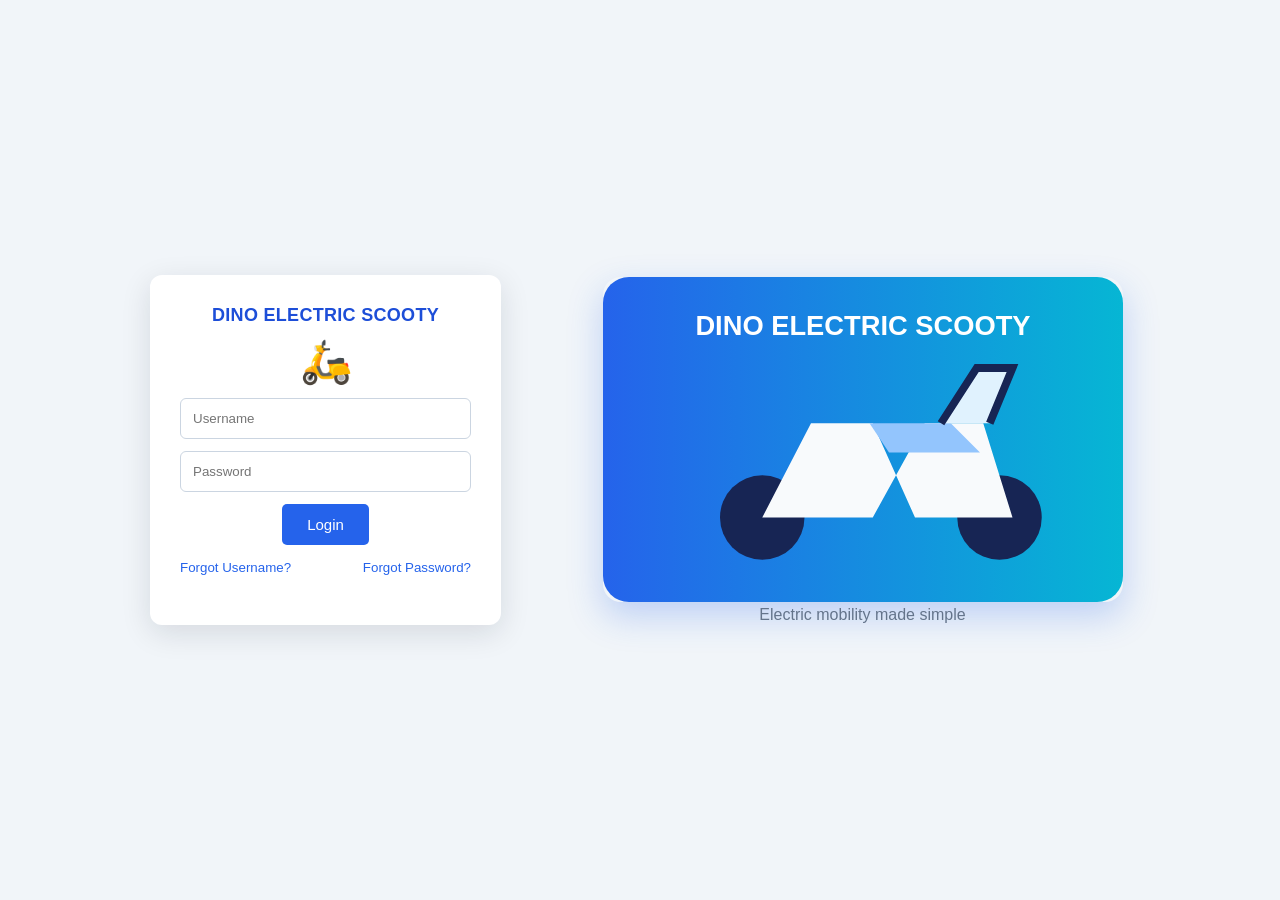
==== login.html @ 2758b553 "Fix saving issue and update customer form" ====
<!DOCTYPE html>
<html lang="en"><head><meta charset="UTF-8"><meta name="viewport" content="width=device-width, initial-scale=1.0"><title>Dino Scooty Login</title><link rel="stylesheet" href="css-style.css"></head>
<body class="login-body"><main class="login-page"><div class="login-layout">
<div class="login-card"><h1 class="card-brand-title">DINO ELECTRIC SCOOTY</h1><div class="login-logo">🛵</div><form id="login-form"><input id="login-username" type="text" placeholder="Username" required><input id="login-password" type="password" placeholder="Password" required><button type="submit" class="btn-primary">Login</button></form><div class="login-links"><button type="button" onclick="forgotUsername()">Forgot Username?</button><button type="button" onclick="forgotPassword()">Forgot Password?</button></div><p id="login-message" class="login-message"></p></div>
<div class="login-image-panel"><img src="assets/scooty.svg" class="login-scooty-outside" alt="Dino Electric Scooty"><p>Electric mobility made simple</p></div>
</div></main><script src="login.js"></script></body></html>
---- css-style.css ----
* { margin: 0; padding: 0; box-sizing: border-box; font-family: 'Segoe UI', Tahoma, Geneva, Verdana, sans-serif; }
body { background-color: #f4f6f9; color: #333; }
.app-container { display: flex; min-height: 100vh; }
.sidebar { width: 260px; background-color: #1e293b; color: #fff; padding: 20px 0; display: flex; flex-direction: column; }
.brand { padding: 0 20px 20px; border-bottom: 1px solid #334155; }
.brand h2 { color: #38bdf8; font-size: 22px; }
.nav-menu { list-style: none; margin-top: 15px; }
.nav-item { width: 100%; }
.nav-link { display: flex; align-items: center; padding: 12px 20px; color: #cbd5e1; text-decoration: none; font-size: 15px; transition: all 0.3s ease; }
.nav-link i { margin-right: 12px; width: 18px; }
.nav-link .arrow { margin-left: auto; transition: transform 0.3s; }
.nav-link:hover, .nav-link.active { background-color: #334155; color: #38bdf8; }
.has-submenu.open .arrow { transform: rotate(180deg); }
.submenu { list-style: none; background-color: #0f172a; display: none; }
.has-submenu.open .submenu { display: block; }
.submenu li a { display: block; padding: 10px 10px 10px 50px; color: #94a3b8; text-decoration: none; font-size: 14px; }
.submenu li a:hover { color: #fff; }
.main-content { flex: 1; padding: 30px; overflow-y: auto; }
.content-section h1 { margin-bottom: 20px; font-size: 24px; color: #0f172a; }
.hidden { display: none !important; }
.form-card { background: #fff; padding: 20px; border-radius: 8px; margin-bottom: 20px; box-shadow: 0 2px 5px rgba(0,0,0,0.05); }
.form-card h3 { margin-bottom: 15px; color: #2563eb; font-size: 18px; border-bottom: 2px solid #e2e8f0; padding-bottom: 8px; }
.form-grid { display: grid; grid-template-columns: repeat(auto-fit, minmax(240px, 1fr)); gap: 15px; }
.form-group { display: flex; flex-direction: column; }
.form-group label { font-size: 13px; font-weight: 600; margin-bottom: 5px; color: #475569; }
.form-group input, .form-group select { padding: 10px; border: 1px solid #cbd5e1; border-radius: 5px; font-size: 14px; outline: none; }
.form-group input:focus, .form-group select:focus { border-color: #2563eb; }
.preview-box { margin-top: 8px; }
.hidden-preview { display: none; }
#photoPreview { width: 70px; height: 70px; border-radius: 6px; object-fit: cover; border: 1px solid #cbd5e1; }
.select-with-btn { display: flex; gap: 8px; }
.select-with-btn select { flex: 1; }
.btn-small { background-color: #2563eb; color: white; border: none; padding: 0 12px; border-radius: 5px; cursor: pointer; font-weight: bold; display: flex; align-items: center; justify-content: center; width: 32px; }
.form-actions { display: flex; gap: 15px; margin-top: 20px; }
.btn-primary { background-color: #2563eb; color: #fff; padding: 12px 25px; border: none; border-radius: 5px; cursor: pointer; font-size: 15px; }
.btn-secondary { background-color: #64748b; color: #fff; padding: 12px 25px; border: none; border-radius: 5px; cursor: pointer; font-size: 15px; }
.dashboard-cards { display: grid; grid-template-columns: repeat(auto-fill, minmax(240px, 1fr)); gap: 20px; }
.stat-card { background: #fff; border-radius: 12px; padding: 20px 25px; display: flex; align-items: center; position: relative; overflow: hidden; box-shadow: 0 4px 15px rgba(0,0,0,0.03); border: 1px solid #f1f5f9; transition: all 0.3s; cursor: pointer; }
.stat-card:hover { transform: translateY(-5px); box-shadow: 0 12px 20px -5px rgba(0,0,0,0.1); }
.stat-card.border-blue { border-top: 4px solid #2563eb; }
.stat-card.border-yellow { border-top: 4px solid #f59e0b; }
.stat-card.border-green { border-top: 4px solid #10b981; }
.stat-card.border-red { border-top: 4px solid #ef4444; }
.stat-card.border-purple { border-top: 4px solid #8b5cf6; }
.stat-card.border-teal { border-top: 4px solid #14b8a6; }
.stat-icon { width: 50px; height: 50px; border-radius: 12px; display: flex; align-items: center; justify-content: center; font-size: 22px; margin-right: 20px; z-index: 2; }
.bg-blue-light { background-color: #eff6ff; } .text-blue { color: #2563eb; }
.bg-yellow-light { background-color: #fef3c7; } .text-yellow { color: #f59e0b; }
.bg-green-light { background-color: #ecfdf5; } .text-green { color: #10b981; }
.bg-red-light { background-color: #fef2f2; } .text-red { color: #ef4444; }
.bg-purple-light { background-color: #f5f3ff; } .text-purple { color: #8b5cf6; }
.bg-teal-light { background-color: #f0fdfa; } .text-teal { color: #14b8a6; }
.stat-info { z-index: 2; }
.stat-title { font-size: 13px; color: #64748b; font-weight: 600; display: block; margin-bottom: 4px; }
.stat-value { font-size: 26px; font-weight: 700; color: #0f172a; margin: 0; }
.stat-bg-circle { position: absolute; right: -25px; bottom: -25px; width: 100px; height: 100px; border-radius: 50%; opacity: 0.5; z-index: 1; }
.table-responsive { background: white; padding: 20px; border-radius: 8px; overflow-x: auto; box-shadow: 0 2px 5px rgba(0,0,0,0.05); }
table { width: 100%; border-collapse: collapse; }
th, td { padding: 12px; text-align: left; border-bottom: 1px solid #e2e8f0; font-size: 14px; }
th { background-color: #f8fafc; color: #475569; }
.badge { background-color: #e0f2fe; color: #0369a1; padding: 4px 8px; border-radius: 4px; font-size: 12px; font-weight: 600; }
.action-btns { display: flex; gap: 5px; align-items: center; }
.btn-edit { background-color: #eab308; color: #fff; border: none; padding: 6px 10px; border-radius: 4px; cursor: pointer; }
.btn-delete { background-color: #ef4444; color: #fff; border: none; padding: 6px 10px; border-radius: 4px; cursor: pointer; }
.btn-danger { background-color: #ef4444; color: #fff; padding: 12px 25px; border: none; border-radius: 5px; cursor: pointer; font-size: 15px; }
.btn-print { background-color: #10b981; color: white; border: none; padding: 12px 25px; border-radius: 5px; cursor: pointer; font-size: 15px; font-weight: bold; }
.text-center { text-align: center; }
.modal-overlay { position: fixed; top: 0; left: 0; width: 100%; height: 100%; background: rgba(15, 23, 42, 0.6); display: flex; align-items: center; justify-content: center; z-index: 1000; }
.modal-content { background: #fff; width: 90%; max-width: 420px; border-radius: 10px; box-shadow: 0 10px 25px rgba(0,0,0,0.2); }
.modal-header { background: #1e293b; color: #fff; padding: 15px 20px; display: flex; justify-content: space-between; align-items: center; }
.close-modal { font-size: 22px; cursor: pointer; color: #cbd5e1; }
.modal-body { padding: 20px; }
.modal-footer { padding: 12px 20px; background: #f8fafc; display: flex; justify-content: flex-end; border-top: 1px solid #e2e8f0; }

/* Invoice Print Styles */
@media print {
  body * { visibility: hidden; }
  #printable-invoice-area, #printable-invoice-area * { visibility: visible; }
  #printable-invoice-area { position: absolute; left: 0; top: 0; width: 100%; display: block !important; }
}
.invoice-box { width: 100%; max-width: 800px; margin: auto; padding: 30px; border: 1px solid #eee; font-size: 14px; line-height: 24px; font-family: 'Helvetica Neue', 'Helvetica', Helvetica, Arial, sans-serif; background: #fff; }
.inv-header { text-align: center; border-bottom: 2px solid #333; padding-bottom: 10px; margin-bottom: 15px; }
.inv-header h3 { margin: 0; color: #0f172a; font-size: 20px; }
.inv-header p { font-size: 11px; color: #555; margin: 2px 0; }
.inv-meta { display: flex; justify-content: space-between; margin-bottom: 15px; font-weight: bold; }
.inv-customer { margin-bottom: 20px; background: #f8fafc; padding: 10px; border-radius: 5px; }
.inv-customer p { margin: 2px 0; }
.inv-table { width: 100%; border-collapse: collapse; margin-bottom: 20px; }
.inv-table th, .inv-table td { border-bottom: 1px solid #ddd; padding: 8px; text-align: left; font-size: 13px; }
.inv-table th { background-color: #f1f5f9; }
.inv-footer-section { display: flex; justify-content: space-between; margin-top: 20px; }
.inv-bank { font-size: 12px; }
.inv-totals { font-size: 16px; text-align: right; align-self: flex-end; }
.inv-sign { text-align: right; margin-top: 40px; font-size: 12px; font-weight: bold; }
/* Keep Chart.js canvases inside a stable responsive box. */
.chart-card { min-height: 360px; }
@media (max-width: 800px) { .charts-container { grid-template-columns: 1fr !important; } .chart-card { height: 320px !important; min-height: 320px; } }

.login-page { min-height: 100vh; display: flex; align-items: center; justify-content: center; background: #f1f5f9; }
.login-card { width: min(380px, 90%); background: #fff; padding: 30px; border-radius: 12px; box-shadow: 0 8px 30px rgba(15,23,42,.12); text-align: center; }
.login-card input { display: block; width: 100%; box-sizing: border-box; margin: 12px 0; padding: 12px; border: 1px solid #cbd5e1; border-radius: 6px; }
.login-links { display: flex; justify-content: space-between; margin-top: 15px; }
.login-links button, .account-actions button { border: 0; background: transparent; color: #2563eb; cursor: pointer; }
.login-message { color: #dc2626; min-height: 20px; }
.account-actions { padding: 15px; display: grid; gap: 10px; }

.scooty-art { font-size: 82px; line-height: 1.1; margin-bottom: 8px; filter: drop-shadow(0 8px 8px rgba(37,99,235,.2)); }
.login-card h2 { color: #1d4ed8; margin: 5px 0; }
.settings-link { margin-top: auto; }
.settings-card { background: #fff; max-width: 520px; padding: 28px; border-radius: 12px; box-shadow: 0 4px 16px rgba(15,23,42,.08); }
.settings-card button { margin: 8px 8px 0 0; }


.login-scooty { width: 100%; max-height: 190px; object-fit: cover; border-radius: 10px; margin-bottom: 12px; }
.login-body { margin: 0; }
.settings-buttons { display: flex; gap: 10px; flex-wrap: wrap; }


.login-brand { text-align: center; margin-bottom: 18px; }
.login-scooty-outside { width: min(440px, 82vw); max-height: 230px; object-fit: cover; border-radius: 18px; box-shadow: 0 14px 35px rgba(37,99,235,.25); }
.logo-scooty { font-size: 34px; line-height: 1; margin-top: 10px; }
.login-brand h1 { margin: 5px 0 0; color: #1d4ed8; font-size: 24px; letter-spacing: .5px; }
.login-card h2 { margin-top: 0; }
.bottom-actions { margin-top: auto; display: flex; align-items: center; gap: 8px; padding: 12px 15px; }
.bottom-actions .settings-link { margin-top: 0; padding: 10px 8px; }
.logout-side { border: 0; border-radius: 6px; padding: 10px 12px; background: #ef4444; color: #fff; cursor: pointer; font-size: 14px; }


.login-page { padding: 25px; box-sizing: border-box; }
.login-layout { width: min(980px, 100%); display: grid; grid-template-columns: 390px 1fr; align-items: center; gap: 55px; }
.login-logo { font-size: 42px; margin-bottom: 5px; }
.login-image-panel { text-align: center; }
.login-image-panel .login-scooty-outside { width: min(520px, 100%); max-height: 330px; }
.login-image-panel h1 { color: #1d4ed8; font-size: 28px; margin: 16px 0 4px; }
.login-image-panel p { color: #64748b; margin-top: 0; }
@media (max-width: 760px) { .login-layout { grid-template-columns: 1fr; gap: 20px; } .login-image-panel { order: -1; } .login-image-panel .login-scooty-outside { max-height: 210px; } }


.login-image-panel h1 { font-weight: 800; letter-spacing: 1px; }
@media (max-width: 760px) { .login-page { min-height: 100dvh; padding: 16px; } .login-layout { width: 100%; grid-template-columns: 1fr; gap: 16px; } .login-image-panel { order: -1; } .login-image-panel h1 { font-size: 21px; margin: 0 0 8px; } .login-image-panel .login-scooty-outside { width: 100%; max-width: 360px; height: auto; max-height: 190px; } .login-card { width: 100%; max-width: 390px; box-sizing: border-box; padding: 22px 18px; margin: 0 auto; } .login-links { gap: 8px; flex-wrap: wrap; } .login-links button { font-size: 12px; } }


.card-brand-title { color: #1d4ed8; font-size: 18px; line-height: 1.2; margin: 0 0 10px; letter-spacing: .3px; }


/* Motion and responsive polish */
* { transition: background-color .2s ease, color .2s ease, border-color .2s ease, box-shadow .2s ease, transform .2s ease; }
.stat-card { animation: fadeUp .55s ease both; }
.stat-card:hover { transform: translateY(-5px); box-shadow: 0 12px 25px rgba(15,23,42,.12); }
.chart-card, .form-card, .table-responsive { animation: fadeUp .5s ease both; }
.btn-primary, .btn-danger, .btn-secondary, .btn-print, .btn-delete, .btn-edit { transition: transform .2s ease, box-shadow .2s ease, filter .2s ease; }
.btn-primary:hover, .btn-danger:hover, .btn-secondary:hover, .btn-print:hover, .btn-delete:hover, .btn-edit:hover { transform: translateY(-2px); filter: brightness(1.06); box-shadow: 0 6px 14px rgba(15,23,42,.16); }
.nav-link:hover, .submenu a:hover { transform: translateX(5px); }
.login-card { animation: loginIn .65s cubic-bezier(.2,.8,.2,1) both; }
.login-scooty-outside { animation: floatScooty 4s ease-in-out infinite; }
.login-image-panel { animation: fadeUp .8s ease both; }
.login-logo { animation: pulseLogo 2.5s ease-in-out infinite; }
.table-responsive tbody tr:hover { background: #eff6ff; transform: scale(1.005); }
@keyframes fadeUp { from { opacity: 0; transform: translateY(15px); } to { opacity: 1; transform: translateY(0); } }
@keyframes loginIn { from { opacity: 0; transform: translateX(-25px) scale(.97); } to { opacity: 1; transform: translateX(0) scale(1); } }
@keyframes floatScooty { 0%, 100% { transform: translateY(0); } 50% { transform: translateY(-8px); } }
@keyframes pulseLogo { 0%, 100% { transform: scale(1); } 50% { transform: scale(1.08); } }
@media (max-width: 760px) {
  body { overflow-x: hidden; }
  .app-container { display: block; }
  .sidebar { width: 100%; min-height: auto; padding: 10px 0; position: relative; }
  .brand h2 { margin: 8px 20px; }
  .nav-menu { display: flex; flex-wrap: wrap; justify-content: center; gap: 4px; padding: 4px 8px; }
  .nav-item { flex: 1 1 44%; }
  .nav-link { justify-content: center; padding: 11px 7px; font-size: 13px; border-radius: 8px; }
  .submenu { position: static; width: 100%; }
  .bottom-actions { justify-content: center; padding: 8px; }
  .main-content { padding: 16px 12px; min-height: calc(100vh - 170px); }
  .dashboard-cards { grid-template-columns: repeat(2, minmax(0, 1fr)); gap: 10px; }
  .stat-card { padding: 14px 12px; min-width: 0; }
  .stat-title { font-size: 12px; }
  .stat-value { font-size: 22px; }
  .charts-container { gap: 12px !important; margin-top: 18px !important; }
  .chart-card { height: 300px !important; min-height: 300px !important; padding: 12px !important; }
  .form-card { padding: 14px !important; }
  .table-responsive { overflow-x: auto; }
  table { min-width: 620px; }
}
@media (prefers-reduced-motion: reduce) { *, *::before, *::after { animation-duration: .01ms !important; transition-duration: .01ms !important; } }

.login-card input:hover { transform: translateY(-3px); border-color: #60a5fa; box-shadow: 0 7px 16px rgba(37,99,235,.14); }
.login-card input:focus { outline: none; transform: translateY(-3px); border-color: #2563eb; box-shadow: 0 0 0 3px rgba(37,99,235,.16), 0 7px 16px rgba(37,99,235,.14); }
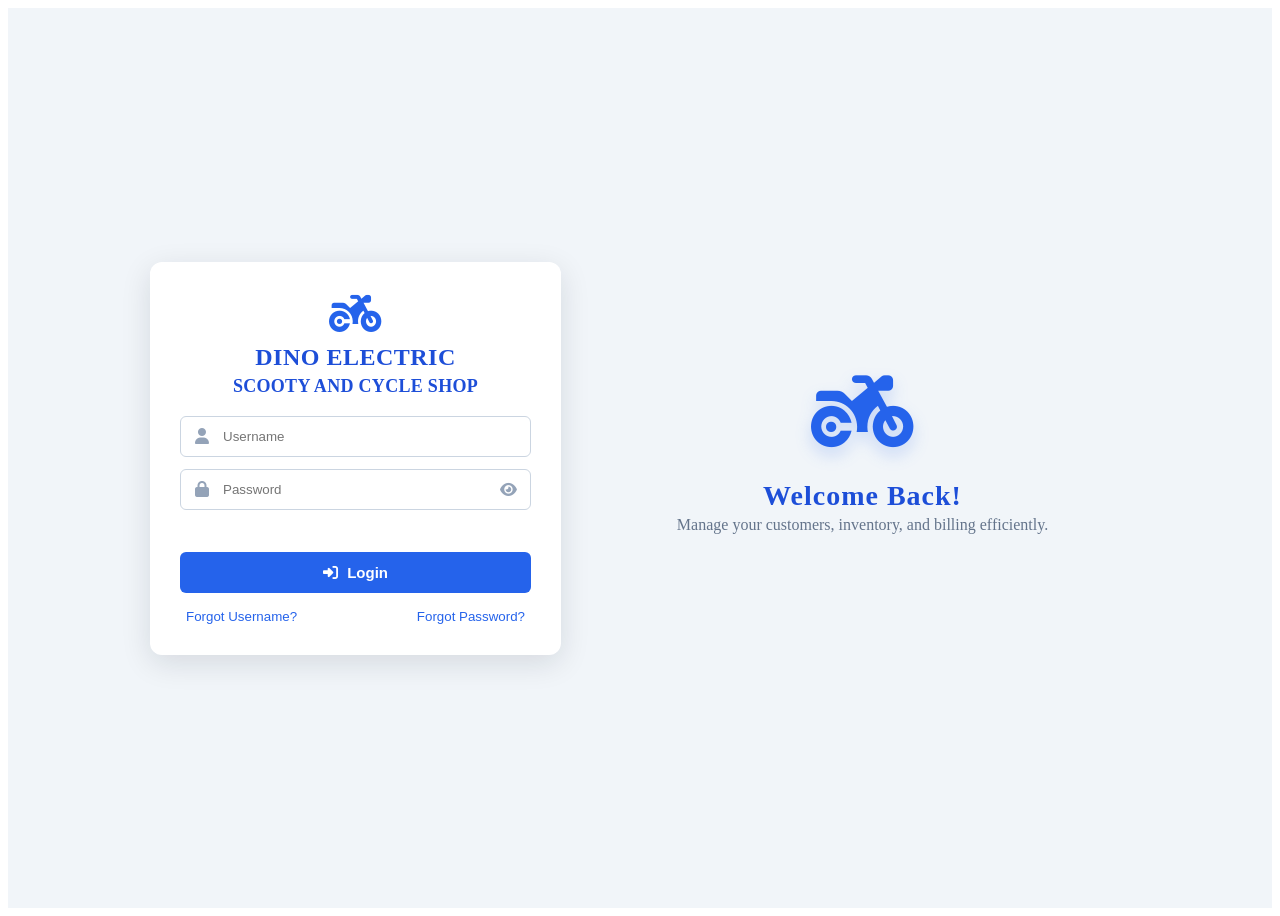
==== commit 3c6f51f8: "Briefly describe your changes here" ====
--- a/login.html
+++ b/login.html
@@ -1,6 +1,67 @@
 <!DOCTYPE html>
-<html lang="en"><head><meta charset="UTF-8"><meta name="viewport" content="width=device-width, initial-scale=1.0"><title>Dino Scooty Login</title><link rel="stylesheet" href="css-style.css"></head>
-<body class="login-body"><main class="login-page"><div class="login-layout">
-<div class="login-card"><h1 class="card-brand-title">DINO ELECTRIC SCOOTY</h1><div class="login-logo">🛵</div><form id="login-form"><input id="login-username" type="text" placeholder="Username" required><input id="login-password" type="password" placeholder="Password" required><button type="submit" class="btn-primary">Login</button></form><div class="login-links"><button type="button" onclick="forgotUsername()">Forgot Username?</button><button type="button" onclick="forgotPassword()">Forgot Password?</button></div><p id="login-message" class="login-message"></p></div>
-<div class="login-image-panel"><img src="assets/scooty.svg" class="login-scooty-outside" alt="Dino Electric Scooty"><p>Electric mobility made simple</p></div>
-</div></main><script src="login.js"></script></body></html>+<html lang="en">
+<head>
+  <meta charset="UTF-8">
+  <meta name="viewport" content="width=device-width, initial-scale=1.0">
+  <title>Login - DINO ELECTRIC SCOOTY</title>
+
+  <!-- FontAwesome for Icons -->
+  <link rel="stylesheet" href="https://cdnjs.cloudflare.com/ajax/libs/font-awesome/6.4.0/css/all.min.css">
+
+  <!-- Main CSS Link -->
+  <link rel="stylesheet" href="css/login.css">
+</head>
+<body class="login-body">
+
+  <div class="login-page" id="login-page">
+    <div class="login-layout">
+
+      <!-- Left Side: Login Form -->
+      <div class="login-card">
+        <div class="login-brand">
+          <i class="fa-solid fa-motorcycle login-logo text-blue"></i>
+          <h1>DINO ELECTRIC</h1>
+          <h2 class="card-brand-title">SCOOTY AND CYCLE SHOP</h2>
+        </div>
+
+        <form id="login-form">
+          <!-- Username with Icon -->
+          <div class="input-with-icon">
+            <i class="fa-solid fa-user"></i>
+            <input type="text" id="login-username" placeholder="Username" required autocomplete="off">
+          </div>
+
+          <!-- Password with Icon + Eye Toggle -->
+          <div class="input-with-icon">
+            <i class="fa-solid fa-lock"></i>
+            <input type="password" id="login-password" placeholder="Password" required>
+            <i class="fa-solid fa-eye toggle-eye" id="toggle-password"></i>
+          </div>
+
+          <div id="login-message" class="login-message"></div>
+
+          <button type="submit" class="btn-primary" style="width: 100%; margin-top: 10px; font-weight: bold;">
+            <i class="fa-solid fa-right-to-bracket" style="margin-right: 5px;"></i> Login
+          </button>
+
+          <div class="login-links">
+            <button type="button" onclick="forgotUsername()">Forgot Username?</button>
+            <button type="button" onclick="forgotPassword()">Forgot Password?</button>
+          </div>
+        </form>
+      </div>
+
+      <!-- Right Side: Graphic/Image -->
+      <div class="login-image-panel">
+        <i class="fa-solid fa-motorcycle scooty-art text-blue"></i>
+        <h1>Welcome Back!</h1>
+        <p>Manage your customers, inventory, and billing efficiently.</p>
+      </div>
+
+    </div>
+  </div>
+
+  <!-- Script File for Login Logic -->
+  <script src="js/login.js"></script>
+</body>
+</html>
--- a/css/login.css
+++ b/css/login.css
@@ -0,0 +1,54 @@
+/* ========== LOGIN PAGE STYLES ========== */
+.login-page { min-height: 100vh; display: flex; align-items: center; justify-content: center; background: #f1f5f9; padding: 25px; box-sizing: border-box; }
+.login-layout { width: min(980px, 100%); display: grid; grid-template-columns: 390px 1fr; align-items: center; gap: 55px; }
+.login-card { width: min(380px, 90%); background: #fff; padding: 30px; border-radius: 12px; box-shadow: 0 8px 30px rgba(15,23,42,.12); text-align: center; animation: loginIn .65s cubic-bezier(.2,.8,.2,1) both; margin: 0 auto; }
+.login-card h2 { color: #1d4ed8; margin: 5px 0 0; }
+
+.login-brand { text-align: center; margin-bottom: 18px; }
+.login-brand h1 { margin: 5px 0 0; color: #1d4ed8; font-size: 24px; letter-spacing: .5px; }
+.login-logo { font-size: 42px; margin-bottom: 5px; display: inline-block; color: #2563eb; animation: pulseLogo 2.5s ease-in-out infinite; }
+.card-brand-title { color: #1d4ed8; font-size: 18px; line-height: 1.2; margin: 0 0 10px; letter-spacing: .3px; }
+
+/* Input with icon (username/password) */
+.input-with-icon { position: relative; width: 100%; margin: 12px 0; }
+.input-with-icon i:not(.toggle-eye) { position: absolute; left: 15px; top: 50%; transform: translateY(-50%); color: #94a3b8; font-size: 16px; transition: color 0.3s ease; z-index: 2; pointer-events: none; }
+.login-card .input-with-icon input { display: block; width: 100%; box-sizing: border-box; margin: 0; padding: 12px 40px 12px 42px; border: 1px solid #cbd5e1; border-radius: 6px; }
+.login-card .input-with-icon input:hover { transform: translateY(-3px); border-color: #60a5fa; box-shadow: 0 7px 16px rgba(37,99,235,.14); }
+.login-card .input-with-icon input:focus { outline: none; transform: translateY(-3px); border-color: #2563eb; box-shadow: 0 0 0 3px rgba(37,99,235,.16), 0 7px 16px rgba(37,99,235,.14); }
+.input-with-icon:focus-within i:not(.toggle-eye) { color: #2563eb; }
+
+/* Eye toggle icon for password */
+.toggle-eye { position: absolute; right: 14px; top: 50%; transform: translateY(-50%); color: #94a3b8; font-size: 15px; cursor: pointer; z-index: 2; }
+.toggle-eye:hover { color: #2563eb; }
+
+/* Login button */
+.btn-primary { background: #2563eb; color: #fff; border: 0; border-radius: 6px; padding: 12px; font-size: 15px; cursor: pointer; transition: background .2s ease; }
+.btn-primary:hover { background: #1d4ed8; }
+
+.login-links { display: flex; justify-content: space-between; margin-top: 15px; }
+.login-links button, .account-actions button { border: 0; background: transparent; color: #2563eb; cursor: pointer; }
+.login-message { color: #dc2626; min-height: 20px; }
+.account-actions { padding: 15px; display: grid; gap: 10px; }
+
+.scooty-art { font-size: 82px; line-height: 1.1; margin-bottom: 8px; display: inline-block; color: #2563eb; filter: drop-shadow(0 8px 8px rgba(37,99,235,.2)); }
+
+.login-image-panel { text-align: center; animation: fadeUp .8s ease both; }
+.login-image-panel h1 { color: #1d4ed8; font-size: 28px; margin: 16px 0 4px; font-weight: 800; letter-spacing: 1px; }
+.login-image-panel p { color: #64748b; margin-top: 0; }
+
+.text-blue { color: #2563eb; }
+
+@keyframes loginIn { from { opacity: 0; transform: translateX(-25px) scale(.97); } to { opacity: 1; transform: translateX(0) scale(1); } }
+@keyframes fadeUp { from { opacity: 0; transform: translateY(15px); } to { opacity: 1; transform: translateY(0); } }
+@keyframes floatScooty { 0%, 100% { transform: translateY(0); } 50% { transform: translateY(-8px); } }
+@keyframes pulseLogo { 0%, 100% { transform: scale(1); } 50% { transform: scale(1.08); } }
+
+@media (max-width: 760px) {
+  .login-page { min-height: 100dvh; padding: 16px; }
+  .login-layout { width: 100%; grid-template-columns: 1fr; gap: 16px; }
+  .login-image-panel { order: -1; }
+  .login-image-panel h1 { font-size: 21px; margin: 0 0 8px; }
+  .login-card { width: 100%; max-width: 390px; box-sizing: border-box; padding: 22px 18px; margin: 0 auto; }
+  .login-links { gap: 8px; flex-wrap: wrap; }
+  .login-links button { font-size: 12px; }
+}
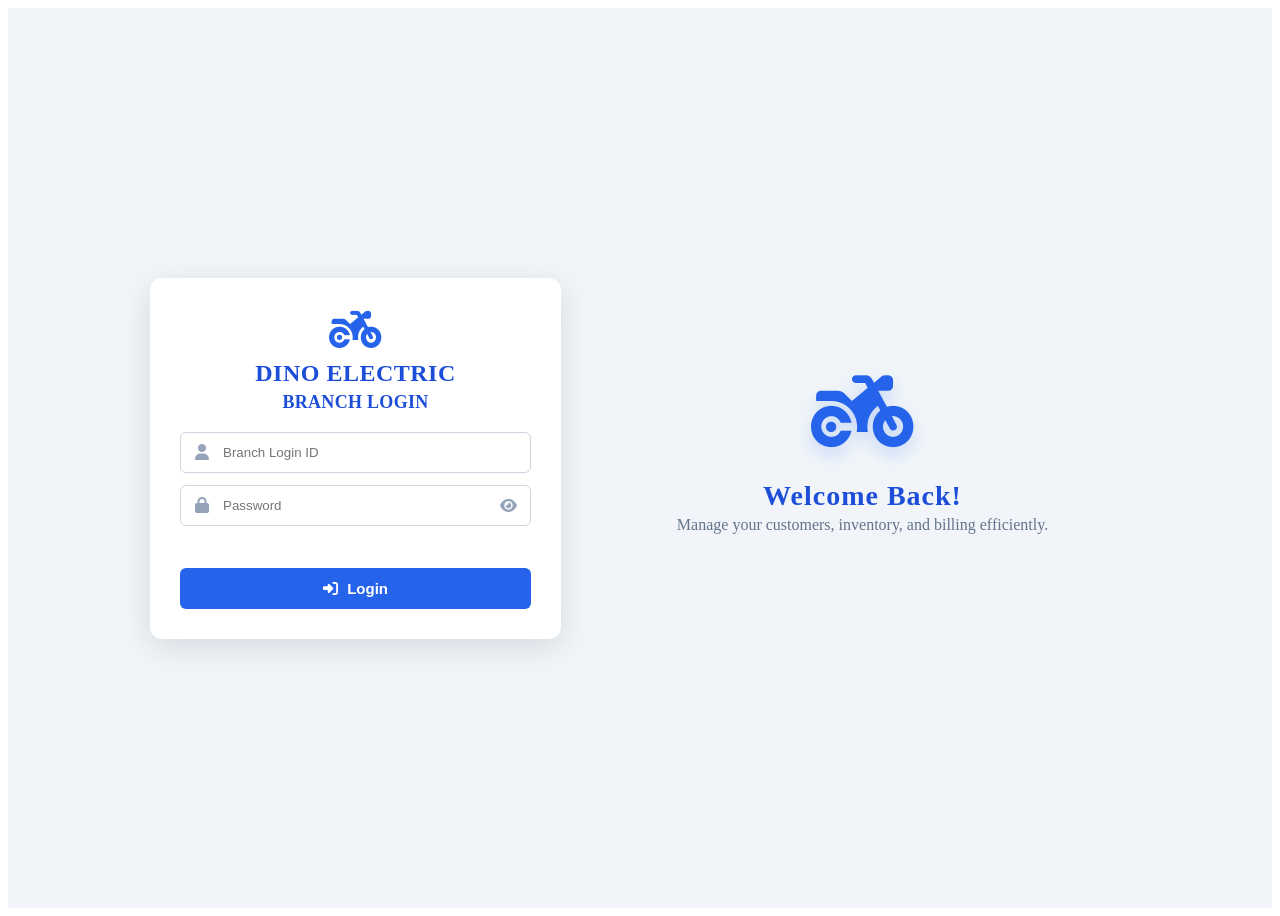
==== commit 0716877f: "new branch" ====
--- a/login.html
+++ b/login.html
@@ -21,20 +21,20 @@
         <div class="login-brand">
           <i class="fa-solid fa-motorcycle login-logo text-blue"></i>
           <h1>DINO ELECTRIC</h1>
-          <h2 class="card-brand-title">SCOOTY AND CYCLE SHOP</h2>
+          <h2 class="card-brand-title">BRANCH LOGIN</h2>
         </div>
 
         <form id="login-form">
           <!-- Username with Icon -->
           <div class="input-with-icon">
             <i class="fa-solid fa-user"></i>
-            <input type="text" id="login-username" placeholder="Username" required autocomplete="off">
+            <input type="text" id="login-username" placeholder="Branch Login ID" required autocomplete="username">
           </div>
 
           <!-- Password with Icon + Eye Toggle -->
           <div class="input-with-icon">
             <i class="fa-solid fa-lock"></i>
-            <input type="password" id="login-password" placeholder="Password" required>
+            <input type="password" id="login-password" placeholder="Password" required autocomplete="current-password">
             <i class="fa-solid fa-eye toggle-eye" id="toggle-password"></i>
           </div>
 
@@ -44,10 +44,6 @@
             <i class="fa-solid fa-right-to-bracket" style="margin-right: 5px;"></i> Login
           </button>
 
-          <div class="login-links">
-            <button type="button" onclick="forgotUsername()">Forgot Username?</button>
-            <button type="button" onclick="forgotPassword()">Forgot Password?</button>
-          </div>
         </form>
       </div>
 
@@ -62,6 +58,6 @@
   </div>
 
   <!-- Script File for Login Logic -->
-  <script src="js/login.js"></script>
+  <script src="js/login.js?v=2"></script>
 </body>
-</html>+</html>
--- a/css/login.css
+++ b/css/login.css
@@ -27,7 +27,9 @@
 
 .login-links { display: flex; justify-content: space-between; margin-top: 15px; }
 .login-links button, .account-actions button { border: 0; background: transparent; color: #2563eb; cursor: pointer; }
-.login-message { color: #dc2626; min-height: 20px; }
+.login-message { color: #2563eb; min-height: 20px; }
+.login-message.is-pending { color: #2563eb; }
+.login-message.is-error { color: #dc2626; }
 .account-actions { padding: 15px; display: grid; gap: 10px; }
 
 .scooty-art { font-size: 82px; line-height: 1.1; margin-bottom: 8px; display: inline-block; color: #2563eb; filter: drop-shadow(0 8px 8px rgba(37,99,235,.2)); }
@@ -51,4 +53,4 @@
   .login-card { width: 100%; max-width: 390px; box-sizing: border-box; padding: 22px 18px; margin: 0 auto; }
   .login-links { gap: 8px; flex-wrap: wrap; }
   .login-links button { font-size: 12px; }
-}+}
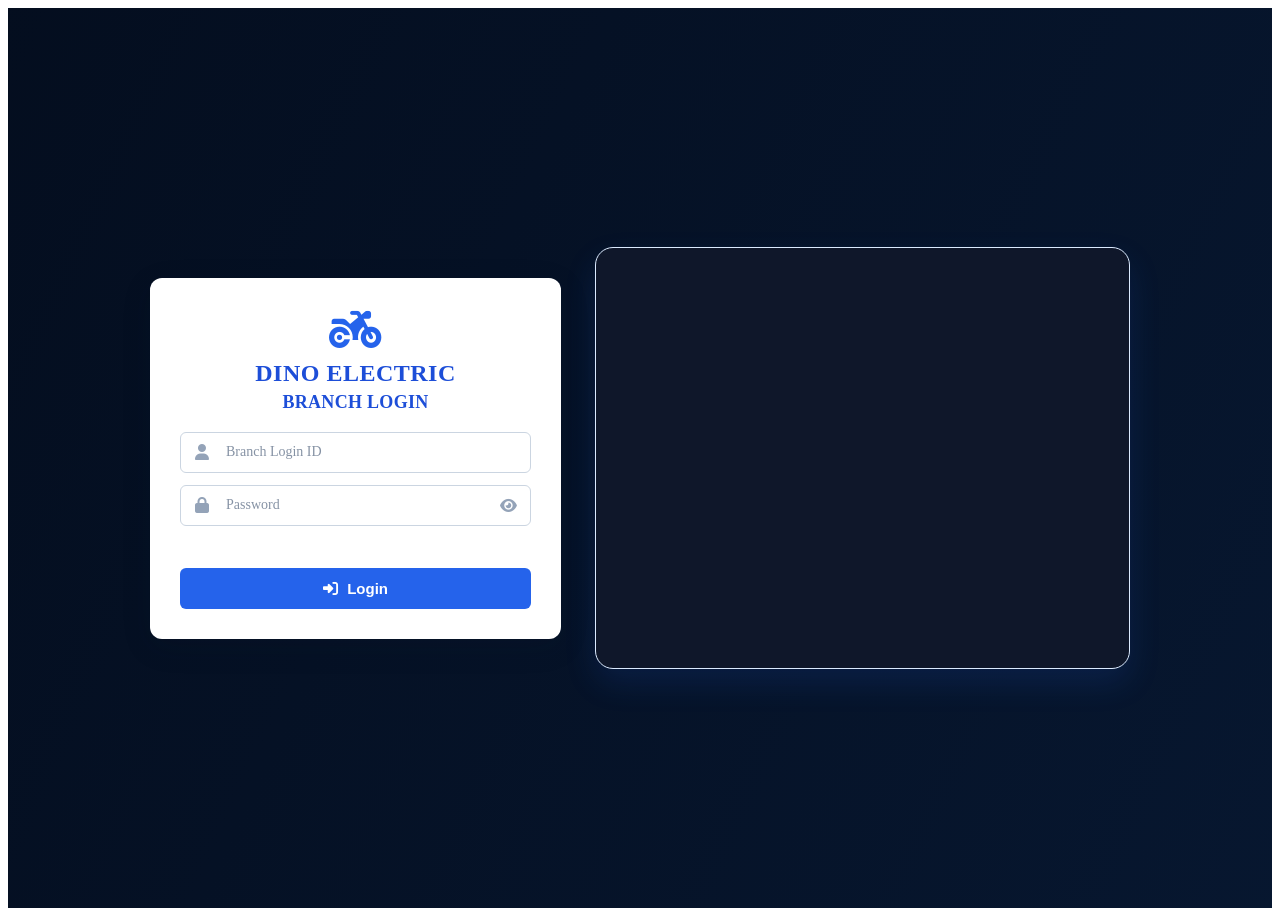
==== commit ce08d017: "texture add" ====
--- a/login.html
+++ b/login.html
@@ -28,13 +28,15 @@
           <!-- Username with Icon -->
           <div class="input-with-icon">
             <i class="fa-solid fa-user"></i>
-            <input type="text" id="login-username" placeholder="Branch Login ID" required autocomplete="username">
+            <input type="text" id="login-username" placeholder=" " required autocomplete="username">
+            <label for="login-username">Branch Login ID</label>
           </div>
 
           <!-- Password with Icon + Eye Toggle -->
           <div class="input-with-icon">
             <i class="fa-solid fa-lock"></i>
-            <input type="password" id="login-password" placeholder="Password" required autocomplete="current-password">
+            <input type="password" id="login-password" placeholder=" " required autocomplete="current-password">
+            <label for="login-password">Password</label>
             <i class="fa-solid fa-eye toggle-eye" id="toggle-password"></i>
           </div>
 
@@ -47,17 +49,19 @@
         </form>
       </div>
 
-      <!-- Right Side: Graphic/Image -->
+      <!-- Right Side: Welcome Image Card -->
       <div class="login-image-panel">
-        <i class="fa-solid fa-motorcycle scooty-art text-blue"></i>
-        <h1>Welcome Back!</h1>
-        <p>Manage your customers, inventory, and billing efficiently.</p>
+        <div class="login-welcome-card">
+          <img src="https://www.yakuzaev.com/wp-content/uploads/2026/09/Y1-thumbnail-700x525.webp" alt="Yakuza electric vehicle">
+          <img src="https://encrypted-tbn0.gstatic.com/images?q=tbn:ANd9GcSYYA3YTFvv2eA-fxLYUmAySuBlk5rvoyO1lCI-JMkbfg&s=10" alt="Yakuza electric scooter">
+          <img src="https://encrypted-tbn0.gstatic.com/images?q=tbn:ANd9GcRvuO5QoDan4Jm5xhX-0mw1c4G6Lz1Giw_KttiEH_Pe0g&s=10" alt="Yakuza electric vehicle model">
+        </div>
       </div>
 
     </div>
   </div>
 
   <!-- Script File for Login Logic -->
-  <script src="js/login.js?v=2"></script>
+  <script src="js/core/login.js?v=2"></script>
 </body>
 </html>
--- a/css/login.css
+++ b/css/login.css
@@ -1,5 +1,7 @@
 /* ========== LOGIN PAGE STYLES ========== */
-.login-page { min-height: 100vh; display: flex; align-items: center; justify-content: center; background: #f1f5f9; padding: 25px; box-sizing: border-box; }
+.login-page { min-height: 100vh; position: relative; isolation: isolate; display: flex; align-items: center; justify-content: center; overflow: hidden; background: #071426; padding: 25px; box-sizing: border-box; }
+.login-page::before { content: ""; position: absolute; z-index: -2; inset: -5%; background: url("https://www.yakuzaev.com/wp-content/uploads/2026/07/Raavta-Thumbnail-700x525.webp") center / cover no-repeat; animation: loginBackgroundMove 18s ease-in-out infinite alternate; }
+.login-page::after { content: ""; position: absolute; z-index: -1; inset: 0; background: linear-gradient(115deg, rgba(3, 12, 29, .78), rgba(7, 26, 58, .48)); }
 .login-layout { width: min(980px, 100%); display: grid; grid-template-columns: 390px 1fr; align-items: center; gap: 55px; }
 .login-card { width: min(380px, 90%); background: #fff; padding: 30px; border-radius: 12px; box-shadow: 0 8px 30px rgba(15,23,42,.12); text-align: center; animation: loginIn .65s cubic-bezier(.2,.8,.2,1) both; margin: 0 auto; }
 .login-card h2 { color: #1d4ed8; margin: 5px 0 0; }
@@ -13,6 +15,9 @@
 .input-with-icon { position: relative; width: 100%; margin: 12px 0; }
 .input-with-icon i:not(.toggle-eye) { position: absolute; left: 15px; top: 50%; transform: translateY(-50%); color: #94a3b8; font-size: 16px; transition: color 0.3s ease; z-index: 2; pointer-events: none; }
 .login-card .input-with-icon input { display: block; width: 100%; box-sizing: border-box; margin: 0; padding: 12px 40px 12px 42px; border: 1px solid #cbd5e1; border-radius: 6px; }
+.input-with-icon label { position: absolute; z-index: 3; top: 50%; left: 42px; padding: 0 4px; color: #64748b; font-size: 14px; line-height: 1; pointer-events: none; transform: translateY(-50%); transform-origin: left center; opacity: .78; transition: top .24s ease, transform .24s ease, color .24s ease, opacity .24s ease, font-size .24s ease, background-color .24s ease; }
+.input-with-icon input:focus + label,
+.input-with-icon input:not(:placeholder-shown) + label { top: 0; background: #fff; color: #2563eb; font-size: 11px; font-weight: 700; opacity: 1; transform: translateY(-50%); }
 .login-card .input-with-icon input:hover { transform: translateY(-3px); border-color: #60a5fa; box-shadow: 0 7px 16px rgba(37,99,235,.14); }
 .login-card .input-with-icon input:focus { outline: none; transform: translateY(-3px); border-color: #2563eb; box-shadow: 0 0 0 3px rgba(37,99,235,.16), 0 7px 16px rgba(37,99,235,.14); }
 .input-with-icon:focus-within i:not(.toggle-eye) { color: #2563eb; }
@@ -35,8 +40,13 @@
 .scooty-art { font-size: 82px; line-height: 1.1; margin-bottom: 8px; display: inline-block; color: #2563eb; filter: drop-shadow(0 8px 8px rgba(37,99,235,.2)); }
 
 .login-image-panel { text-align: center; animation: fadeUp .8s ease both; }
-.login-image-panel h1 { color: #1d4ed8; font-size: 28px; margin: 16px 0 4px; font-weight: 800; letter-spacing: 1px; }
-.login-image-panel p { color: #64748b; margin-top: 0; }
+.login-welcome-card { position: relative; height: 420px; overflow: hidden; background: #0f172a; border: 1px solid #dbeafe; border-radius: 18px; box-shadow: 0 14px 32px rgba(37,99,235,.14); }
+.login-welcome-card img { position: absolute; inset: 0; display: block; width: 100%; height: 100%; object-fit: cover; background: #0f172a; transform: translateX(100%); animation: rightCardSlide 9s cubic-bezier(.65, 0, .35, 1) infinite; }
+.login-welcome-card img:nth-child(1) { animation-delay: -1s; }
+.login-welcome-card img:nth-child(2) { animation-delay: 2s; }
+.login-welcome-card img:nth-child(3) { animation-delay: 5s; }
+.login-image-panel h1 { color: #1d4ed8; font-size: 28px; margin: 0 0 7px; font-weight: 800; letter-spacing: 1px; }
+.login-image-panel p { color: #64748b; margin: 0; line-height: 1.55; }
 
 .text-blue { color: #2563eb; }
 
@@ -44,13 +54,22 @@
 @keyframes fadeUp { from { opacity: 0; transform: translateY(15px); } to { opacity: 1; transform: translateY(0); } }
 @keyframes floatScooty { 0%, 100% { transform: translateY(0); } 50% { transform: translateY(-8px); } }
 @keyframes pulseLogo { 0%, 100% { transform: scale(1); } 50% { transform: scale(1.08); } }
+@keyframes loginBackgroundMove { from { transform: scale(1) translate3d(0, 0, 0); } to { transform: scale(1.12) translate3d(-1.5%, -1%, 0); } }
+@keyframes rightCardSlide { 0% { transform: translateX(100%); } 11%, 33% { transform: translateX(0); } 44%, 100% { transform: translateX(-100%); } }
 
 @media (max-width: 760px) {
   .login-page { min-height: 100dvh; padding: 16px; }
   .login-layout { width: 100%; grid-template-columns: 1fr; gap: 16px; }
   .login-image-panel { order: -1; }
-  .login-image-panel h1 { font-size: 21px; margin: 0 0 8px; }
+  .login-welcome-card { height: 300px; border-radius: 12px; }
   .login-card { width: 100%; max-width: 390px; box-sizing: border-box; padding: 22px 18px; margin: 0 auto; }
   .login-links { gap: 8px; flex-wrap: wrap; }
   .login-links button { font-size: 12px; }
 }
+
+@media (prefers-reduced-motion: reduce) {
+  .login-page::before { animation: none; }
+  .input-with-icon label { transition: none; }
+  .login-welcome-card img { animation: none; }
+  .login-welcome-card img:first-child { transform: translateX(0); }
+}
